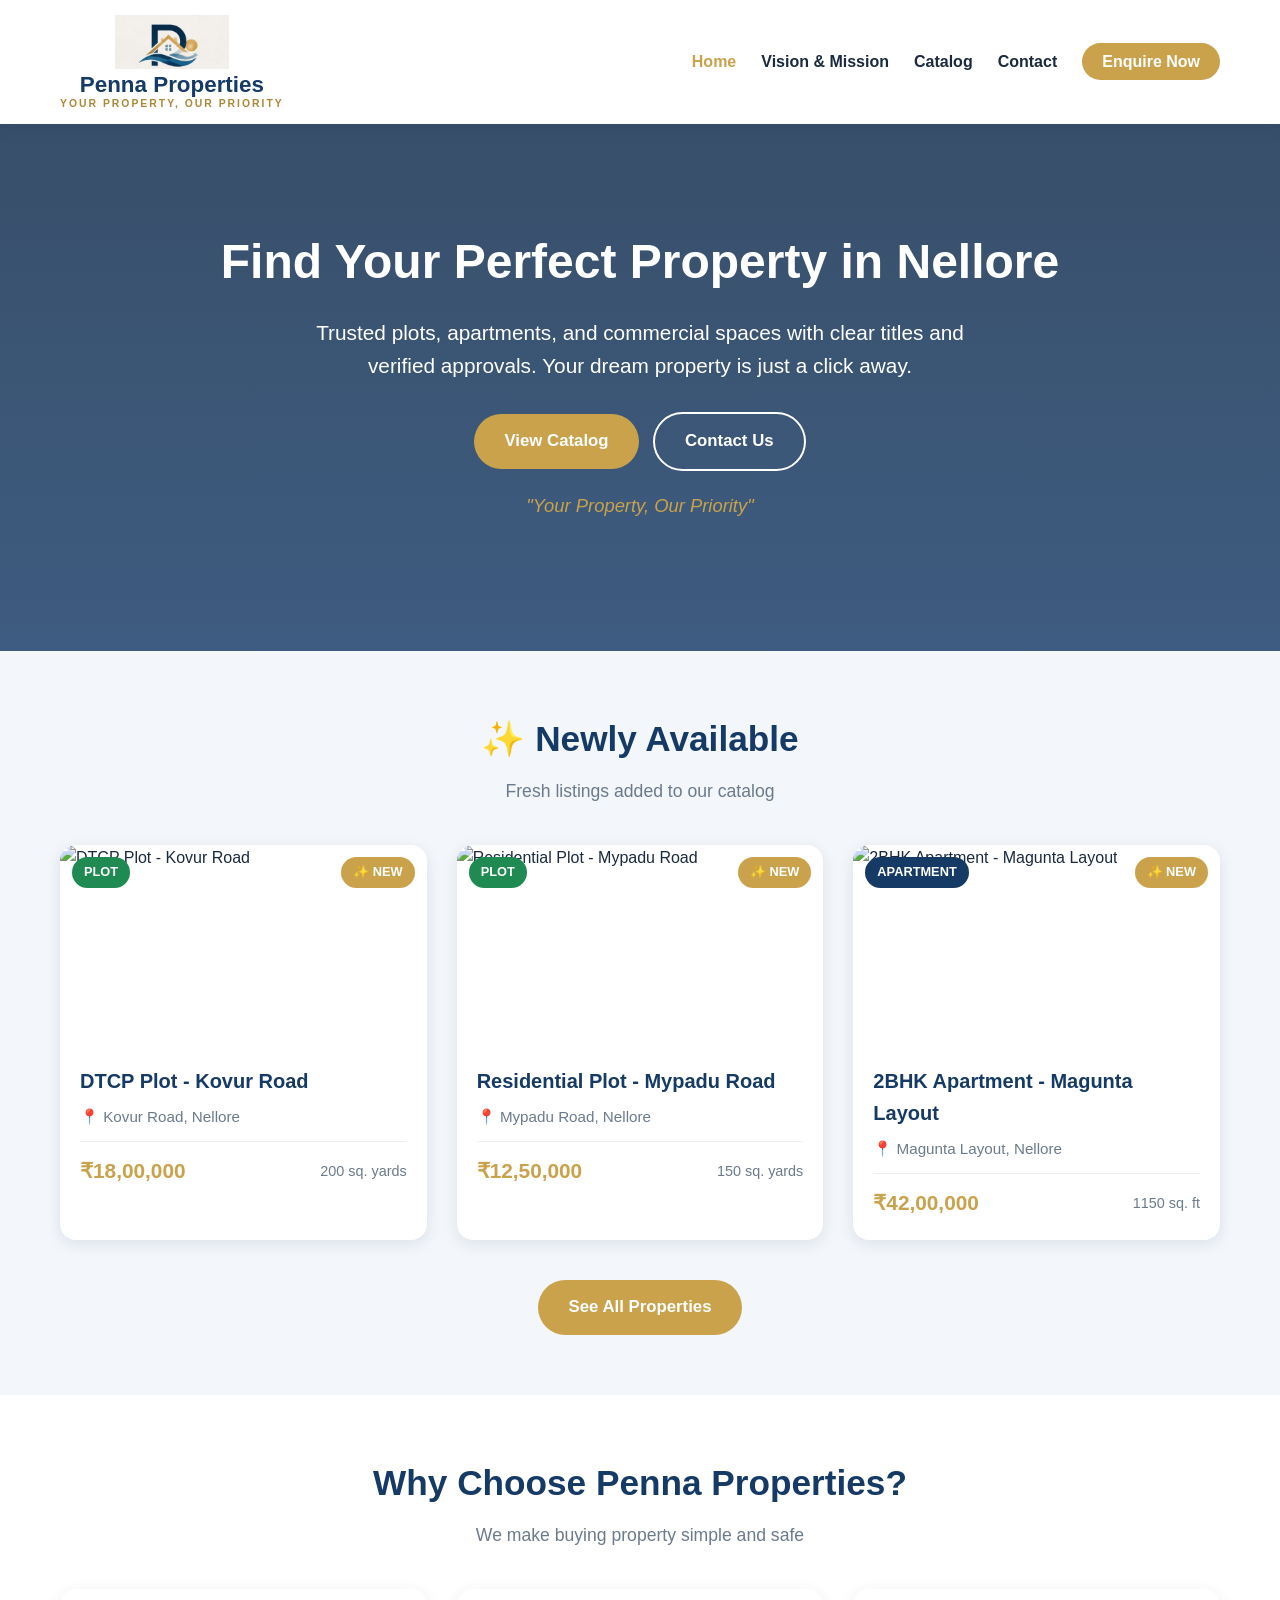
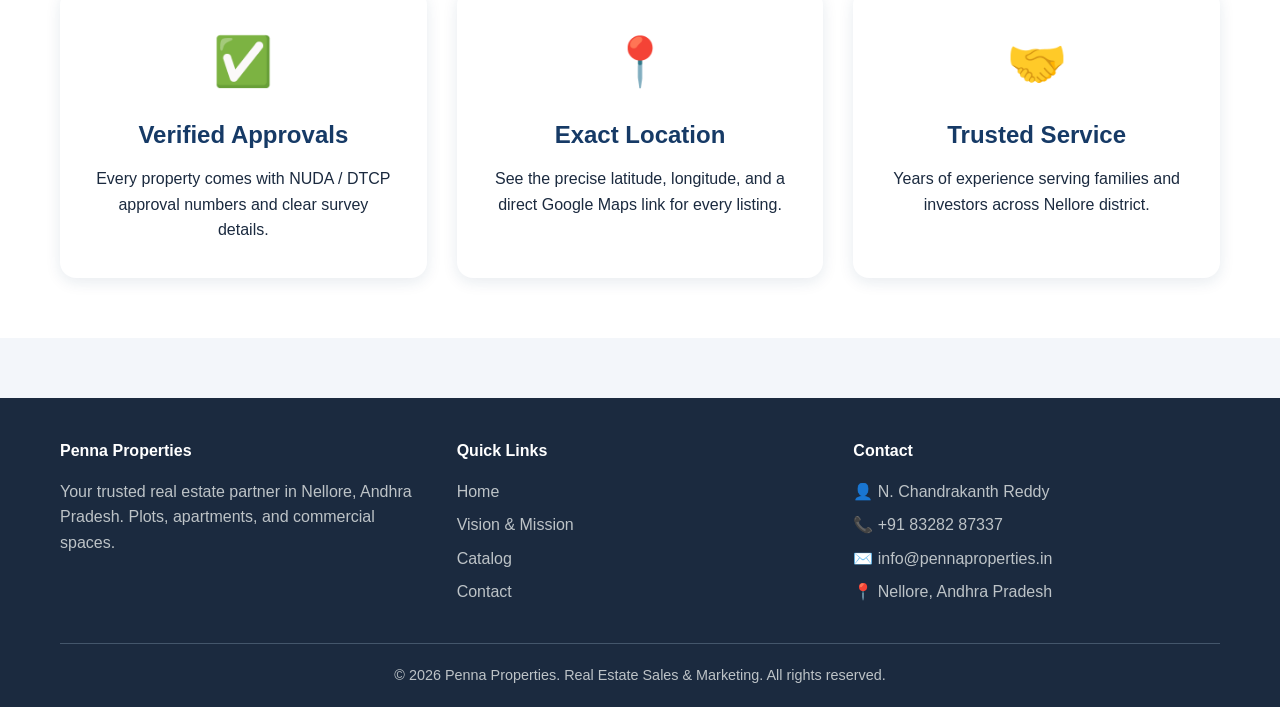
==== index.html @ 2d42c900 "Add files via upload" ====
<!DOCTYPE html>
<html lang="en">
<head>
    <meta charset="UTF-8">
    <meta name="viewport" content="width=device-width, initial-scale=1.0">
    <title>Penna Properties - Real Estate in Nellore</title>
    <link rel="stylesheet" href="styles.css">
</head>
<body>

    <!-- NAVBAR -->
    <nav class="navbar">
        <div class="nav-inner">
            <a href="index.html" class="brand">
                <img src="logo.png" alt="Penna Properties" class="logo-img">
                <span class="brand-text">Penna Properties
                    <small>YOUR PROPERTY, OUR PRIORITY</small>
                </span>
            </a>
            <button class="menu-toggle" onclick="toggleMenu()">☰</button>
            <ul class="nav-links" id="navLinks">
                <li><a href="index.html" class="active">Home</a></li>
                <li><a href="about.html">Vision & Mission</a></li>
                <li><a href="catalog.html">Catalog</a></li>
                <li><a href="contact.html">Contact</a></li>
                <li><a href="contact.html" class="nav-cta">Enquire Now</a></li>
            </ul>
        </div>
    </nav>

    <!-- HERO -->
    <header class="hero">
        <h1>Find Your Perfect Property in Nellore</h1>
        <p>Trusted plots, apartments, and commercial spaces with clear titles and verified approvals. Your dream property is just a click away.</p>
        <div>
            <a href="catalog.html" class="btn btn-accent">View Catalog</a>
            <a href="contact.html" class="btn btn-outline">Contact Us</a>
        </div>
        <p class="hero-tagline">"Your Property, Our Priority"</p>
    </header>

    <!-- NEWLY AVAILABLE -->
    <section class="section">
        <div class="container">
            <h2 class="section-title">✨ Newly Available</h2>
            <p class="section-subtitle">Fresh listings added to our catalog</p>
            <div class="property-grid" id="newlyGrid"></div>
            <div style="text-align:center; margin-top:40px;">
                <a href="catalog.html" class="btn btn-accent">See All Properties</a>
            </div>
        </div>
    </section>

    <!-- WHY US -->
    <section class="section" style="background:var(--white);">
        <div class="container">
            <h2 class="section-title">Why Choose Penna Properties?</h2>
            <p class="section-subtitle">We make buying property simple and safe</p>
            <div class="vm-grid">
                <div class="vm-card">
                    <div class="icon">✅</div>
                    <h3>Verified Approvals</h3>
                    <p>Every property comes with NUDA / DTCP approval numbers and clear survey details.</p>
                </div>
                <div class="vm-card">
                    <div class="icon">📍</div>
                    <h3>Exact Location</h3>
                    <p>See the precise latitude, longitude, and a direct Google Maps link for every listing.</p>
                </div>
                <div class="vm-card">
                    <div class="icon">🤝</div>
                    <h3>Trusted Service</h3>
                    <p>Years of experience serving families and investors across Nellore district.</p>
                </div>
            </div>
        </div>
    </section>

    <!-- FOOTER -->
    <footer class="footer">
        <div class="container">
            <div class="footer-grid">
                <div>
                    <h4>Penna Properties</h4>
                    <p>Your trusted real estate partner in Nellore, Andhra Pradesh. Plots, apartments, and commercial spaces.</p>
                </div>
                <div>
                    <h4>Quick Links</h4>
                    <a href="index.html">Home</a>
                    <a href="about.html">Vision & Mission</a>
                    <a href="catalog.html">Catalog</a>
                    <a href="contact.html">Contact</a>
                </div>
                <div>
                    <h4>Contact</h4>
                    <a href="#">👤 N. Chandrakanth Reddy</a>
                    <a href="tel:+918328287337">📞 +91 83282 87337</a>
                    <a href="mailto:info@pennaproperties.in">✉️ info@pennaproperties.in</a>
                    <a href="#">📍 Nellore, Andhra Pradesh</a>
                </div>
            </div>
            <div class="footer-bottom">
                © 2026 Penna Properties. Real Estate Sales & Marketing. All rights reserved.
            </div>
        </div>
    </footer>

    <script src="data.js"></script>
    <script src="app.js"></script>
    <script>
        // Show only newly available properties on home page
        const newly = PROPERTIES.filter(function (p) { return p.newlyAvailable; });
        renderProperties('newlyGrid', newly);
    </script>
</body>
</html>
---- styles.css ----
/* ===========================================================
   PENNA PROPERTIES - STYLES
   =========================================================== */

* {
    margin: 0;
    padding: 0;
    box-sizing: border-box;
}

:root {
    --primary: #163a66;      /* deep navy blue (from logo) */
    --primary-dark: #0f2a4a;
    --accent: #c9a24b;       /* gold (from logo) */
    --accent-dark: #ad8738;
    --light: #f3f6fa;
    --dark: #1b2a3f;
    --gray: #6b7a8d;
    --white: #ffffff;
    --green: #1f8a52;
    --shadow: 0 4px 15px rgba(22, 58, 102, 0.1);
}

body {
    font-family: 'Segoe UI', Tahoma, Geneva, Verdana, sans-serif;
    color: var(--dark);
    background: var(--light);
    line-height: 1.6;
}

a {
    text-decoration: none;
    color: inherit;
}

.container {
    max-width: 1200px;
    margin: 0 auto;
    padding: 0 20px;
}

/* ---------- HEADER / NAV ---------- */
.navbar {
    background: var(--white);
    box-shadow: var(--shadow);
    position: sticky;
    top: 0;
    z-index: 100;
}

.nav-inner {
    display: flex;
    align-items: center;
    justify-content: space-between;
    max-width: 1200px;
    margin: 0 auto;
    padding: 15px 20px;
}

.brand {
    display: flex;
    flex-direction: column;
    align-items: center;
    gap: 4px;
    font-size: 1.5rem;
    font-weight: bold;
    color: var(--primary);
    text-align: center;
    line-height: 1.1;
}

.brand .logo-img {
    height: 54px;
    width: auto;
    object-fit: contain;
}

.brand .brand-text {
    font-size: 1.4rem;
    font-weight: bold;
    color: var(--primary);
}

.brand small {
    display: block;
    font-size: 0.65rem;
    color: var(--accent-dark);
    font-weight: 600;
    letter-spacing: 2px;
}

.nav-links {
    display: flex;
    gap: 25px;
    list-style: none;
    align-items: center;
}

.nav-links a {
    font-weight: 600;
    color: var(--dark);
    transition: color 0.2s;
    padding: 5px 0;
}

.nav-links a:hover,
.nav-links a.active {
    color: var(--accent);
}

.nav-cta {
    background: var(--accent);
    color: var(--white) !important;
    padding: 10px 20px !important;
    border-radius: 25px;
    transition: background 0.2s;
}

.nav-cta:hover {
    background: var(--accent-dark);
}

.menu-toggle {
    display: none;
    font-size: 1.8rem;
    background: none;
    border: none;
    cursor: pointer;
    color: var(--primary);
}

/* ---------- HERO ---------- */
.hero {
    background: linear-gradient(rgba(15, 42, 74, 0.82), rgba(22, 58, 102, 0.82)),
                url('https://images.unsplash.com/photo-1507525428034-b723cf961d3e?w=1600&q=80') center/cover;
    color: var(--white);
    text-align: center;
    padding: 100px 20px;
}

.hero .hero-tagline {
    font-style: italic;
    color: var(--accent);
    font-size: 1.15rem;
    margin-top: 20px;
}

.hero h1 {
    font-size: 3rem;
    margin-bottom: 15px;
}

.hero p {
    font-size: 1.3rem;
    margin-bottom: 30px;
    max-width: 700px;
    margin-left: auto;
    margin-right: auto;
}

.btn {
    display: inline-block;
    padding: 14px 30px;
    border-radius: 30px;
    font-weight: 600;
    font-size: 1.05rem;
    cursor: pointer;
    border: none;
    transition: all 0.2s;
}

.btn-accent {
    background: var(--accent);
    color: var(--white);
}

.btn-accent:hover {
    background: var(--accent-dark);
    transform: translateY(-2px);
}

.btn-outline {
    background: transparent;
    color: var(--white);
    border: 2px solid var(--white);
    margin-left: 10px;
}

.btn-outline:hover {
    background: var(--white);
    color: var(--primary);
}

/* ---------- SECTIONS ---------- */
.section {
    padding: 60px 0;
}

.section-title {
    text-align: center;
    font-size: 2.2rem;
    color: var(--primary);
    margin-bottom: 10px;
}

.section-subtitle {
    text-align: center;
    color: var(--gray);
    margin-bottom: 40px;
    font-size: 1.1rem;
}

/* ---------- VISION / MISSION CARDS ---------- */
.vm-grid {
    display: grid;
    grid-template-columns: repeat(auto-fit, minmax(280px, 1fr));
    gap: 30px;
}

.vm-card {
    background: var(--white);
    padding: 35px;
    border-radius: 16px;
    box-shadow: var(--shadow);
    text-align: center;
    transition: transform 0.2s;
}

.vm-card:hover {
    transform: translateY(-5px);
}

.vm-card .icon {
    font-size: 3rem;
    margin-bottom: 15px;
}

.vm-card h3 {
    color: var(--primary);
    font-size: 1.5rem;
    margin-bottom: 12px;
}

/* ---------- NEWLY AVAILABLE BANNER ---------- */
.newly-banner {
    background: linear-gradient(135deg, var(--accent), var(--accent-dark));
    color: var(--white);
    padding: 20px;
    border-radius: 12px;
    margin-bottom: 30px;
    display: flex;
    align-items: center;
    gap: 12px;
    flex-wrap: wrap;
}

.newly-banner .badge {
    background: var(--white);
    color: var(--accent-dark);
    padding: 5px 14px;
    border-radius: 20px;
    font-weight: bold;
    font-size: 0.9rem;
    animation: pulse 2s infinite;
}

@keyframes pulse {
    0%, 100% { transform: scale(1); }
    50% { transform: scale(1.08); }
}

/* ---------- PROPERTY GRID ---------- */
.property-grid {
    display: grid;
    grid-template-columns: repeat(auto-fill, minmax(300px, 1fr));
    gap: 30px;
}

.property-card {
    background: var(--white);
    border-radius: 16px;
    overflow: hidden;
    box-shadow: var(--shadow);
    transition: transform 0.2s, box-shadow 0.2s;
    cursor: pointer;
    position: relative;
}

.property-card:hover {
    transform: translateY(-6px);
    box-shadow: 0 10px 30px rgba(0, 0, 0, 0.15);
}

.property-card .card-img {
    position: relative;
    height: 200px;
    overflow: hidden;
}

.property-card .card-img img {
    width: 100%;
    height: 100%;
    object-fit: cover;
    transition: transform 0.3s;
}

.property-card:hover .card-img img {
    transform: scale(1.08);
}

.tag {
    position: absolute;
    top: 12px;
    left: 12px;
    padding: 5px 12px;
    border-radius: 20px;
    font-size: 0.8rem;
    font-weight: bold;
    color: var(--white);
}

.tag-plot { background: var(--green); }
.tag-apartment { background: var(--primary); }

.tag-new {
    position: absolute;
    top: 12px;
    right: 12px;
    background: var(--accent);
    color: var(--white);
    padding: 5px 12px;
    border-radius: 20px;
    font-size: 0.8rem;
    font-weight: bold;
}

.card-body {
    padding: 20px;
}

.card-body h3 {
    color: var(--primary);
    font-size: 1.25rem;
    margin-bottom: 8px;
}

.card-body .location {
    color: var(--gray);
    font-size: 0.95rem;
    margin-bottom: 12px;
}

.card-body .meta {
    display: flex;
    justify-content: space-between;
    align-items: center;
    margin-top: 12px;
    padding-top: 12px;
    border-top: 1px solid #eee;
}

.card-body .price {
    font-size: 1.3rem;
    font-weight: bold;
    color: var(--accent);
}

.card-body .area {
    color: var(--gray);
    font-size: 0.9rem;
}

/* ---------- FILTER BUTTONS ---------- */
.filter-bar {
    display: flex;
    gap: 12px;
    justify-content: center;
    margin-bottom: 30px;
    flex-wrap: wrap;
}

.filter-btn {
    padding: 10px 24px;
    border: 2px solid var(--primary);
    background: var(--white);
    color: var(--primary);
    border-radius: 25px;
    cursor: pointer;
    font-weight: 600;
    transition: all 0.2s;
}

.filter-btn.active,
.filter-btn:hover {
    background: var(--primary);
    color: var(--white);
}

/* ---------- PROPERTY DETAIL PAGE ---------- */
.detail-wrapper {
    display: grid;
    grid-template-columns: 1fr 1fr;
    gap: 40px;
    margin-top: 30px;
}

.detail-img {
    width: 100%;
    border-radius: 16px;
    box-shadow: var(--shadow);
    height: 400px;
    object-fit: cover;
}

.detail-info h1 {
    color: var(--primary);
    font-size: 2rem;
    margin-bottom: 8px;
}

.detail-info .detail-location {
    color: var(--gray);
    font-size: 1.1rem;
    margin-bottom: 15px;
}

.detail-info .detail-price {
    font-size: 2rem;
    color: var(--accent);
    font-weight: bold;
    margin-bottom: 20px;
}

.detail-table {
    width: 100%;
    border-collapse: collapse;
    margin: 20px 0;
    background: var(--white);
    border-radius: 12px;
    overflow: hidden;
    box-shadow: var(--shadow);
}

.detail-table tr {
    border-bottom: 1px solid #eee;
}

.detail-table tr:last-child {
    border-bottom: none;
}

.detail-table td {
    padding: 14px 18px;
}

.detail-table td:first-child {
    font-weight: 600;
    color: var(--gray);
    width: 45%;
    background: var(--light);
}

.detail-table td:last-child {
    color: var(--dark);
    font-weight: 500;
}

.map-link {
    display: inline-flex;
    align-items: center;
    gap: 10px;
    background: var(--green);
    color: var(--white);
    padding: 14px 24px;
    border-radius: 30px;
    font-weight: 600;
    margin: 10px 0;
    transition: background 0.2s;
}

.map-link:hover {
    background: #1e8449;
}

.coords-box {
    background: var(--white);
    padding: 18px;
    border-radius: 12px;
    box-shadow: var(--shadow);
    margin: 15px 0;
    display: flex;
    gap: 30px;
    flex-wrap: wrap;
}

.coords-box .coord {
    flex: 1;
    min-width: 120px;
}

.coords-box .coord .label {
    font-size: 0.85rem;
    color: var(--gray);
    display: block;
}

.coords-box .coord .value {
    font-size: 1.3rem;
    font-weight: bold;
    color: var(--primary);
}

.amenities-list {
    display: flex;
    flex-wrap: wrap;
    gap: 10px;
    margin-top: 15px;
}

.amenity-chip {
    background: var(--light);
    border: 1px solid #ddd;
    padding: 6px 14px;
    border-radius: 20px;
    font-size: 0.9rem;
    color: var(--dark);
}

.detail-description {
    margin: 20px 0;
    color: var(--dark);
    font-size: 1.05rem;
}

.back-link {
    display: inline-block;
    margin-bottom: 20px;
    color: var(--primary);
    font-weight: 600;
}

.back-link:hover {
    color: var(--accent);
}

/* ---------- CONTACT ---------- */
.contact-grid {
    display: grid;
    grid-template-columns: 1fr 1fr;
    gap: 40px;
}

.contact-info-card {
    background: var(--white);
    padding: 30px;
    border-radius: 16px;
    box-shadow: var(--shadow);
}

.contact-info-card h3 {
    color: var(--primary);
    margin-bottom: 20px;
}

.contact-item {
    display: flex;
    align-items: flex-start;
    gap: 15px;
    margin-bottom: 20px;
}

.contact-item .ci-icon {
    font-size: 1.5rem;
}

.contact-form {
    background: var(--white);
    padding: 30px;
    border-radius: 16px;
    box-shadow: var(--shadow);
}

/* ---------- SOCIAL / FOLLOW US ---------- */
.social-follow {
    margin-top: 25px;
    padding-top: 20px;
    border-top: 1px solid #e3e8ef;
}

.social-follow strong {
    display: block;
    color: var(--primary);
    margin-bottom: 12px;
}

.social-icons {
    display: flex;
    gap: 14px;
}

.social-icon {
    width: 46px;
    height: 46px;
    border-radius: 50%;
    display: flex;
    align-items: center;
    justify-content: center;
    background: var(--primary);
    color: var(--white);
    transition: transform 0.2s, background 0.2s;
}

.social-icon:hover {
    transform: translateY(-3px);
    background: var(--accent);
}

.social-icon svg {
    width: 22px;
    height: 22px;
    fill: currentColor;
}

.form-group {
    margin-bottom: 18px;
}

.form-group label {
    display: block;
    font-weight: 600;
    margin-bottom: 6px;
    color: var(--dark);
}

.form-group input,
.form-group textarea,
.form-group select {
    width: 100%;
    padding: 12px;
    border: 2px solid #ddd;
    border-radius: 10px;
    font-size: 1rem;
    font-family: inherit;
    outline: none;
    transition: border-color 0.2s;
}

.form-group input:focus,
.form-group textarea:focus,
.form-group select:focus {
    border-color: var(--accent);
}

/* ---------- FOOTER ---------- */
.footer {
    background: var(--dark);
    color: #bdc3c7;
    padding: 40px 0 20px;
    margin-top: 60px;
}

.footer-grid {
    display: grid;
    grid-template-columns: repeat(auto-fit, minmax(220px, 1fr));
    gap: 30px;
    margin-bottom: 30px;
}

.footer-grid h4 {
    color: var(--white);
    margin-bottom: 15px;
}

.footer-grid a {
    display: block;
    color: #bdc3c7;
    margin-bottom: 8px;
    transition: color 0.2s;
}

.footer-grid a:hover {
    color: var(--accent);
}

.footer-bottom {
    text-align: center;
    padding-top: 20px;
    border-top: 1px solid #44566b;
    font-size: 0.9rem;
}

/* ---------- PAGE HEADER (inner pages) ---------- */
.page-header {
    background: linear-gradient(rgba(15, 42, 74, 0.88), rgba(22, 58, 102, 0.88)),
                url('https://images.unsplash.com/photo-1507525428034-b723cf961d3e?w=1600&q=80') center/cover;
    color: var(--white);
    text-align: center;
    padding: 60px 20px;
}

.page-header h1 {
    color: var(--white);
}

.page-header h1 {
    font-size: 2.5rem;
    margin-bottom: 8px;
}

/* ---------- RESPONSIVE ---------- */
@media (max-width: 768px) {
    .nav-links {
        display: none;
        position: absolute;
        top: 100%;
        left: 0;
        right: 0;
        background: var(--white);
        flex-direction: column;
        padding: 20px;
        box-shadow: var(--shadow);
        gap: 15px;
    }

    .nav-links.open {
        display: flex;
    }

    .menu-toggle {
        display: block;
    }

    .hero h1 { font-size: 2rem; }
    .hero p { font-size: 1.1rem; }

    .btn-outline { margin-left: 0; margin-top: 10px; }

    .detail-wrapper { grid-template-columns: 1fr; }
    .contact-grid { grid-template-columns: 1fr; }

    .section-title { font-size: 1.8rem; }
}
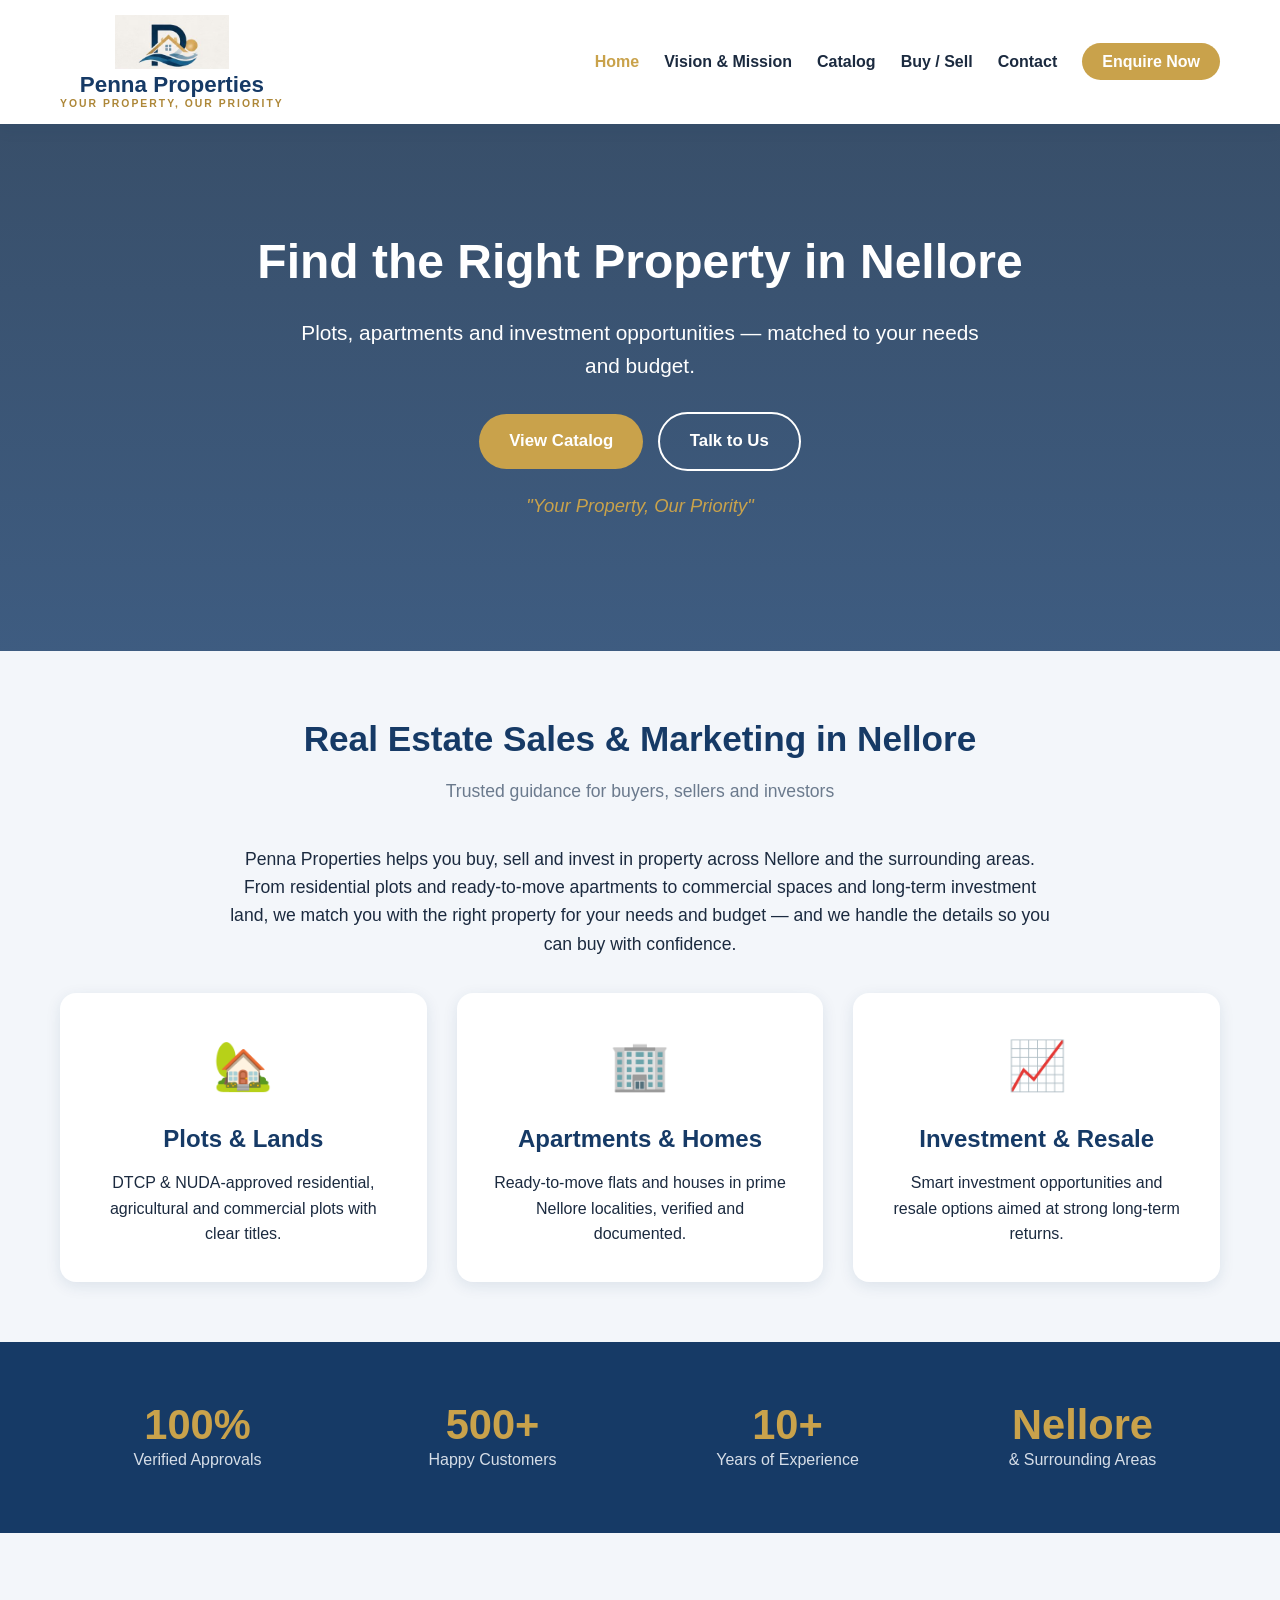
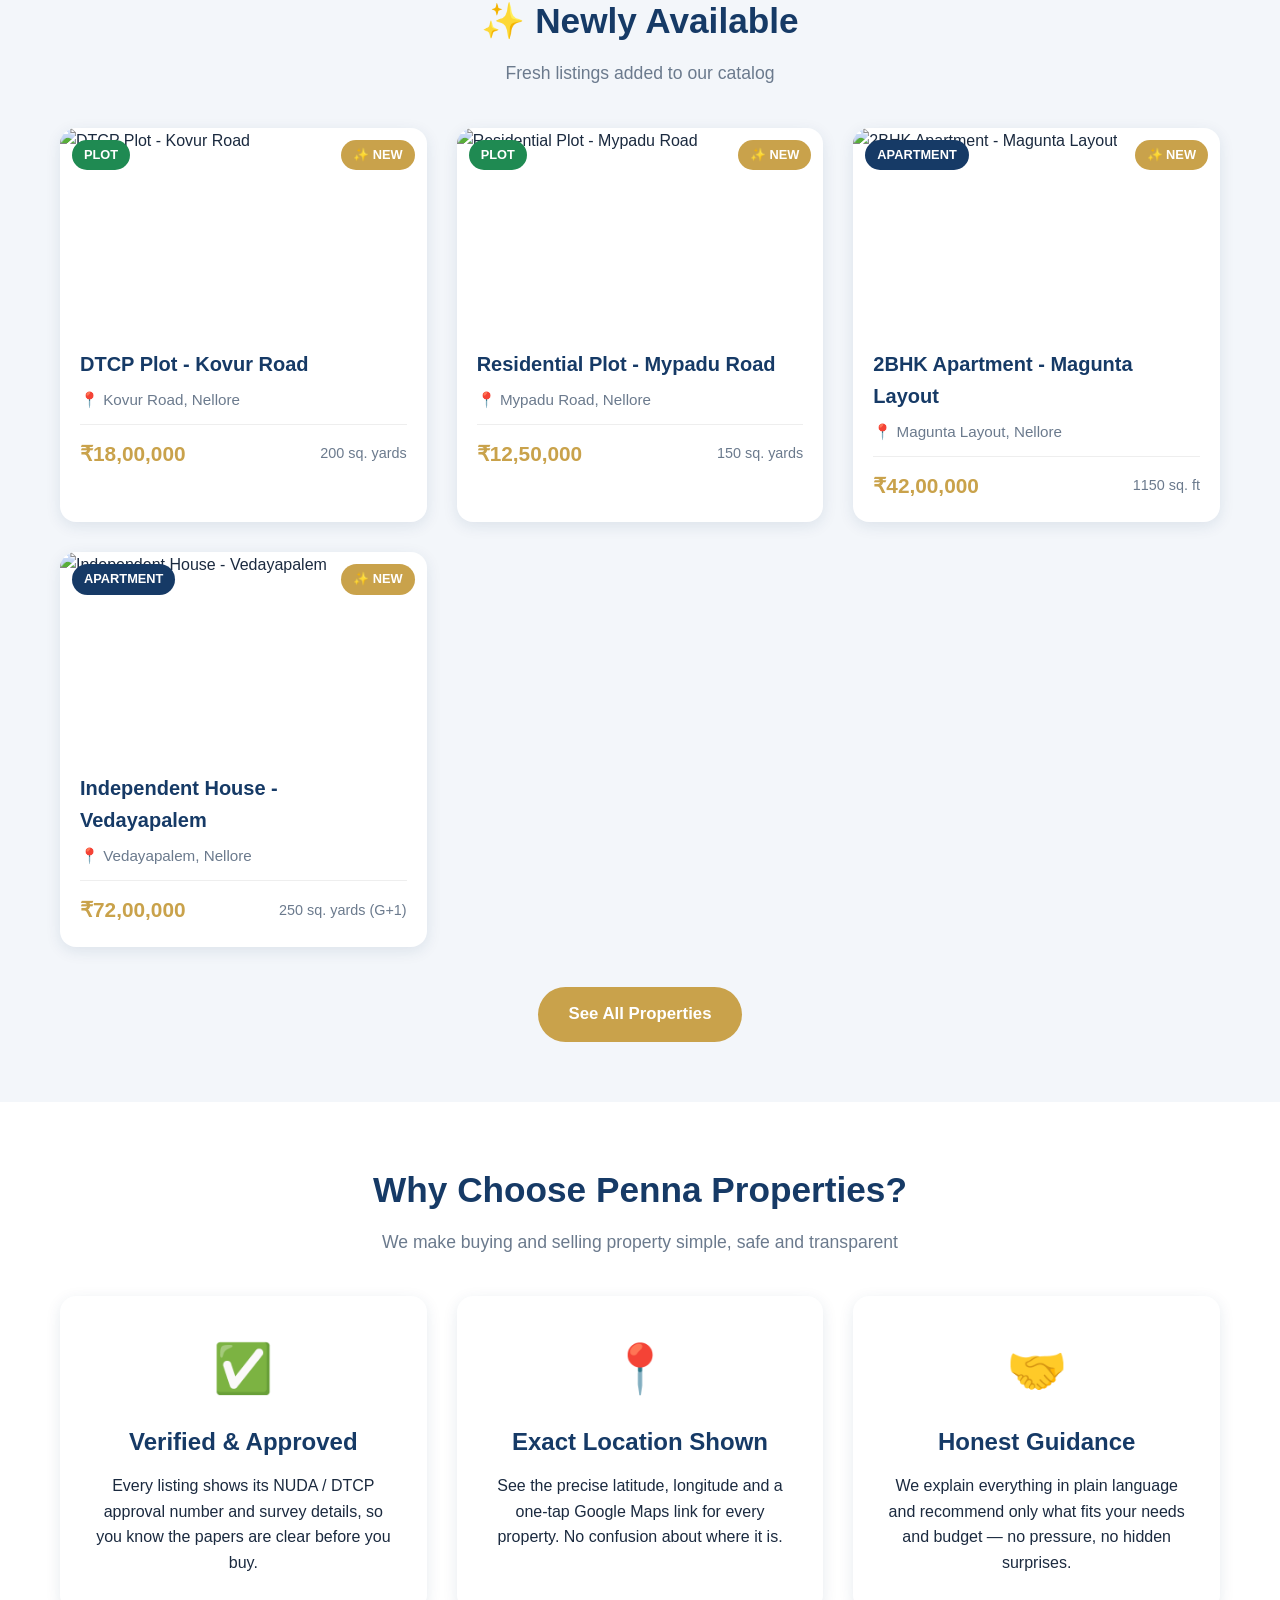
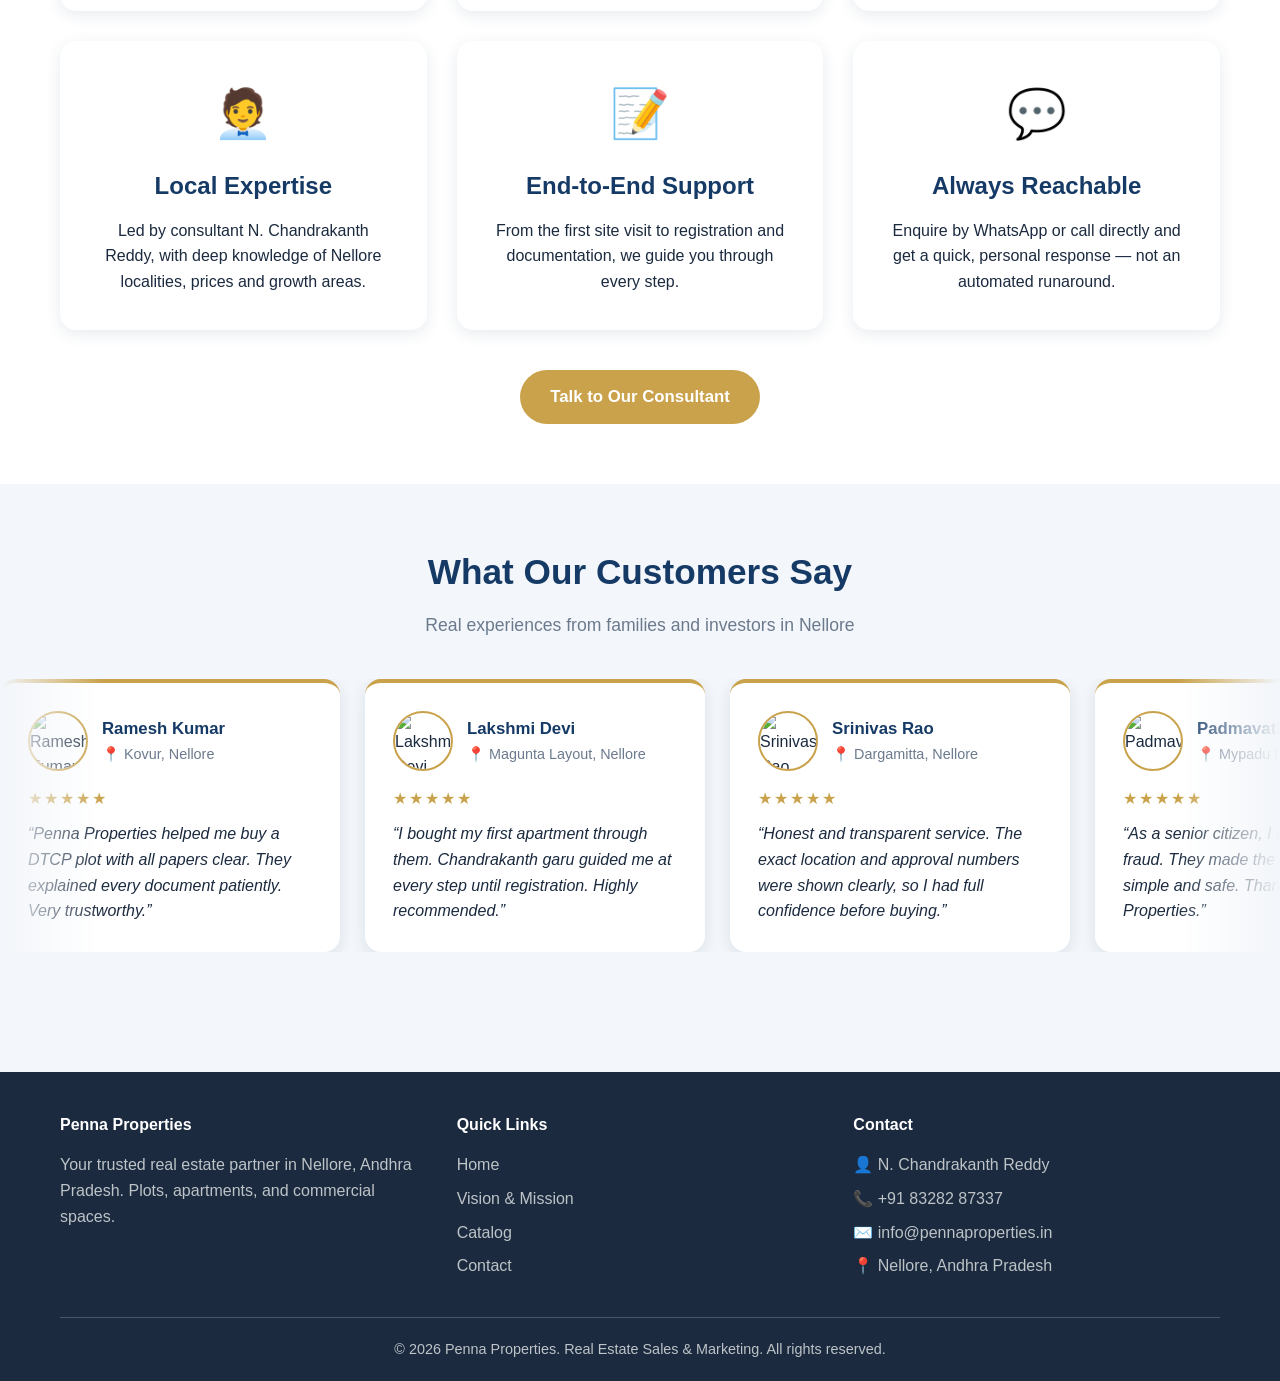
==== commit 2976459f: "Add files via upload Update site: filters, forms, testimonials" ====
--- a/index.html
+++ b/index.html
@@ -22,6 +22,7 @@
                 <li><a href="index.html" class="active">Home</a></li>
                 <li><a href="about.html">Vision & Mission</a></li>
                 <li><a href="catalog.html">Catalog</a></li>
+                <li><a href="requirements.html">Buy / Sell</a></li>
                 <li><a href="contact.html">Contact</a></li>
                 <li><a href="contact.html" class="nav-cta">Enquire Now</a></li>
             </ul>
@@ -30,14 +31,70 @@
 
     <!-- HERO -->
     <header class="hero">
-        <h1>Find Your Perfect Property in Nellore</h1>
-        <p>Trusted plots, apartments, and commercial spaces with clear titles and verified approvals. Your dream property is just a click away.</p>
+        <h1>Find the Right Property in Nellore</h1>
+        <p>Plots, apartments and investment opportunities — matched to your needs and budget.</p>
         <div>
             <a href="catalog.html" class="btn btn-accent">View Catalog</a>
-            <a href="contact.html" class="btn btn-outline">Contact Us</a>
+            <a href="contact.html" class="btn btn-outline">Talk to Us</a>
         </div>
         <p class="hero-tagline">"Your Property, Our Priority"</p>
     </header>
+
+    <!-- SERVICES INTRO -->
+    <section class="section">
+        <div class="container">
+            <h2 class="section-title">Real Estate Sales & Marketing in Nellore</h2>
+            <p class="section-subtitle">Trusted guidance for buyers, sellers and investors</p>
+            <p style="max-width:820px;margin:0 auto 35px;text-align:center;font-size:1.1rem;color:var(--dark);">
+                Penna Properties helps you buy, sell and invest in property across Nellore and the surrounding
+                areas. From residential plots and ready-to-move apartments to commercial spaces and long-term
+                investment land, we match you with the right property for your needs and budget — and we handle
+                the details so you can buy with confidence.
+            </p>
+
+            <div class="vm-grid">
+                <div class="vm-card">
+                    <div class="icon">🏡</div>
+                    <h3>Plots & Lands</h3>
+                    <p>DTCP & NUDA-approved residential, agricultural and commercial plots with clear titles.</p>
+                </div>
+                <div class="vm-card">
+                    <div class="icon">🏢</div>
+                    <h3>Apartments & Homes</h3>
+                    <p>Ready-to-move flats and houses in prime Nellore localities, verified and documented.</p>
+                </div>
+                <div class="vm-card">
+                    <div class="icon">📈</div>
+                    <h3>Investment & Resale</h3>
+                    <p>Smart investment opportunities and resale options aimed at strong long-term returns.</p>
+                </div>
+            </div>
+        </div>
+    </section>
+
+    <!-- STATS BAR -->
+    <section class="section stats-bar">
+        <div class="container">
+            <div class="stats-grid">
+                <div class="stat-item">
+                    <span class="stat-number">100%</span>
+                    <span class="stat-label">Verified Approvals</span>
+                </div>
+                <div class="stat-item">
+                    <span class="stat-number">500+</span>
+                    <span class="stat-label">Happy Customers</span>
+                </div>
+                <div class="stat-item">
+                    <span class="stat-number">10+</span>
+                    <span class="stat-label">Years of Experience</span>
+                </div>
+                <div class="stat-item">
+                    <span class="stat-number">Nellore</span>
+                    <span class="stat-label">& Surrounding Areas</span>
+                </div>
+            </div>
+        </div>
+    </section>
 
     <!-- NEWLY AVAILABLE -->
     <section class="section">
@@ -55,24 +112,53 @@
     <section class="section" style="background:var(--white);">
         <div class="container">
             <h2 class="section-title">Why Choose Penna Properties?</h2>
-            <p class="section-subtitle">We make buying property simple and safe</p>
+            <p class="section-subtitle">We make buying and selling property simple, safe and transparent</p>
             <div class="vm-grid">
                 <div class="vm-card">
                     <div class="icon">✅</div>
-                    <h3>Verified Approvals</h3>
-                    <p>Every property comes with NUDA / DTCP approval numbers and clear survey details.</p>
+                    <h3>Verified & Approved</h3>
+                    <p>Every listing shows its NUDA / DTCP approval number and survey details, so you know the papers are clear before you buy.</p>
                 </div>
                 <div class="vm-card">
                     <div class="icon">📍</div>
-                    <h3>Exact Location</h3>
-                    <p>See the precise latitude, longitude, and a direct Google Maps link for every listing.</p>
+                    <h3>Exact Location Shown</h3>
+                    <p>See the precise latitude, longitude and a one-tap Google Maps link for every property. No confusion about where it is.</p>
                 </div>
                 <div class="vm-card">
                     <div class="icon">🤝</div>
-                    <h3>Trusted Service</h3>
-                    <p>Years of experience serving families and investors across Nellore district.</p>
-                </div>
-            </div>
+                    <h3>Honest Guidance</h3>
+                    <p>We explain everything in plain language and recommend only what fits your needs and budget — no pressure, no hidden surprises.</p>
+                </div>
+                <div class="vm-card">
+                    <div class="icon">🧑‍💼</div>
+                    <h3>Local Expertise</h3>
+                    <p>Led by consultant N. Chandrakanth Reddy, with deep knowledge of Nellore localities, prices and growth areas.</p>
+                </div>
+                <div class="vm-card">
+                    <div class="icon">📝</div>
+                    <h3>End-to-End Support</h3>
+                    <p>From the first site visit to registration and documentation, we guide you through every step.</p>
+                </div>
+                <div class="vm-card">
+                    <div class="icon">💬</div>
+                    <h3>Always Reachable</h3>
+                    <p>Enquire by WhatsApp or call directly and get a quick, personal response — not an automated runaround.</p>
+                </div>
+            </div>
+            <div style="text-align:center; margin-top:40px;">
+                <a href="contact.html" class="btn btn-accent">Talk to Our Consultant</a>
+            </div>
+        </div>
+    </section>
+
+    <!-- TESTIMONIALS -->
+    <section class="section testimonials-section">
+        <div class="container">
+            <h2 class="section-title">What Our Customers Say</h2>
+            <p class="section-subtitle">Real experiences from families and investors in Nellore</p>
+        </div>
+        <div class="testimonials-viewport">
+            <div class="testimonials-track" id="testimonialsTrack"></div>
         </div>
     </section>
 
@@ -106,11 +192,15 @@
     </footer>
 
     <script src="data.js"></script>
+    <script src="testimonials.js"></script>
     <script src="app.js"></script>
     <script>
         // Show only newly available properties on home page
         const newly = PROPERTIES.filter(function (p) { return p.newlyAvailable; });
         renderProperties('newlyGrid', newly);
+
+        // Moving customer testimonials carousel
+        renderTestimonials('testimonialsTrack');
     </script>
 </body>
 </html>
--- a/styles.css
+++ b/styles.css
@@ -241,6 +241,119 @@
     margin-bottom: 12px;
 }
 
+/* ---------- TESTIMONIALS CAROUSEL ---------- */
+.testimonials-section {
+    background: var(--light);
+    overflow: hidden;
+}
+
+.testimonials-viewport {
+    overflow: hidden;
+    width: 100%;
+    -webkit-mask-image: linear-gradient(to right, transparent, #000 8%, #000 92%, transparent);
+    mask-image: linear-gradient(to right, transparent, #000 8%, #000 92%, transparent);
+}
+
+.testimonials-track {
+    display: flex;
+    gap: 25px;
+    width: max-content;
+    animation: scrollTestimonials 40s linear infinite;
+}
+
+/* Pause when the visitor hovers, so they can read */
+.testimonials-viewport:hover .testimonials-track {
+    animation-play-state: paused;
+}
+
+@keyframes scrollTestimonials {
+    0%   { transform: translateX(0); }
+    100% { transform: translateX(-50%); }   /* scrolls through one full set (list is duplicated) */
+}
+
+.testimonial-card {
+    background: var(--white);
+    border-radius: 16px;
+    box-shadow: var(--shadow);
+    padding: 28px;
+    width: 340px;
+    flex: 0 0 auto;
+    display: flex;
+    flex-direction: column;
+    border-top: 4px solid var(--accent);
+}
+
+.testimonial-head {
+    display: flex;
+    align-items: center;
+    gap: 14px;
+    margin-bottom: 15px;
+}
+
+.testimonial-photo {
+    width: 60px;
+    height: 60px;
+    border-radius: 50%;
+    object-fit: cover;
+    border: 2px solid var(--accent);
+    flex: 0 0 auto;
+}
+
+.testimonial-person .t-name {
+    font-weight: bold;
+    color: var(--primary);
+    font-size: 1.05rem;
+}
+
+.testimonial-person .t-location {
+    color: var(--gray);
+    font-size: 0.9rem;
+}
+
+.testimonial-stars {
+    color: var(--accent);
+    font-size: 1rem;
+    margin-bottom: 10px;
+    letter-spacing: 2px;
+}
+
+.testimonial-quote {
+    color: var(--dark);
+    font-size: 1rem;
+    line-height: 1.6;
+    font-style: italic;
+}
+
+.testimonial-quote::before { content: "\201C"; }
+.testimonial-quote::after  { content: "\201D"; }
+
+/* ---------- STATS BAR ---------- */
+.stats-bar {
+    background: var(--primary);
+    color: var(--white);
+}
+
+.stats-grid {
+    display: grid;
+    grid-template-columns: repeat(auto-fit, minmax(160px, 1fr));
+    gap: 20px;
+    text-align: center;
+}
+
+.stat-item .stat-number {
+    font-size: 2.6rem;
+    font-weight: bold;
+    color: var(--accent);
+    display: block;
+    line-height: 1.1;
+}
+
+.stat-item .stat-label {
+    font-size: 1rem;
+    color: #d6dee8;
+    margin-top: 6px;
+}
+
 /* ---------- NEWLY AVAILABLE BANNER ---------- */
 .newly-banner {
     background: linear-gradient(135deg, var(--accent), var(--accent-dark));
@@ -396,6 +509,82 @@
     color: var(--white);
 }
 
+/* ---------- ADVANCED FILTER PANEL ---------- */
+.filter-panel {
+    background: var(--white);
+    border-radius: 16px;
+    box-shadow: var(--shadow);
+    padding: 25px;
+    margin-bottom: 35px;
+}
+
+.filter-panel h3 {
+    color: var(--primary);
+    margin-bottom: 18px;
+    font-size: 1.2rem;
+}
+
+.filter-fields {
+    display: grid;
+    grid-template-columns: repeat(auto-fit, minmax(200px, 1fr));
+    gap: 18px;
+    align-items: end;
+}
+
+.filter-field label {
+    display: block;
+    font-weight: 600;
+    margin-bottom: 6px;
+    color: var(--dark);
+    font-size: 0.95rem;
+}
+
+.filter-field select {
+    width: 100%;
+    padding: 12px;
+    border: 2px solid #ddd;
+    border-radius: 10px;
+    font-size: 1rem;
+    font-family: inherit;
+    outline: none;
+    background: var(--white);
+    cursor: pointer;
+    transition: border-color 0.2s;
+}
+
+.filter-field select:focus {
+    border-color: var(--accent);
+}
+
+.filter-actions {
+    display: flex;
+    gap: 12px;
+    margin-top: 18px;
+    flex-wrap: wrap;
+}
+
+.filter-count {
+    text-align: center;
+    color: var(--gray);
+    margin-bottom: 20px;
+    font-weight: 600;
+}
+
+.btn-clear {
+    padding: 12px 24px;
+    background: var(--light);
+    color: var(--gray);
+    border: 2px solid #ddd;
+    border-radius: 10px;
+    cursor: pointer;
+    font-weight: 600;
+    transition: all 0.2s;
+}
+
+.btn-clear:hover {
+    background: #e8edf3;
+}
+
 /* ---------- PROPERTY DETAIL PAGE ---------- */
 .detail-wrapper {
     display: grid;
@@ -463,6 +652,22 @@
 .detail-table td:last-child {
     color: var(--dark);
     font-weight: 500;
+}
+
+.landmark-box {
+    background: #fff7e6;
+    border: 1px solid #f0d9a8;
+    border-radius: 12px;
+    padding: 14px 18px;
+    margin: 15px 0;
+    display: flex;
+    align-items: center;
+    gap: 10px;
+    color: var(--dark);
+}
+
+.landmark-box .landmark-icon {
+    font-size: 1.4rem;
 }
 
 .map-link {
